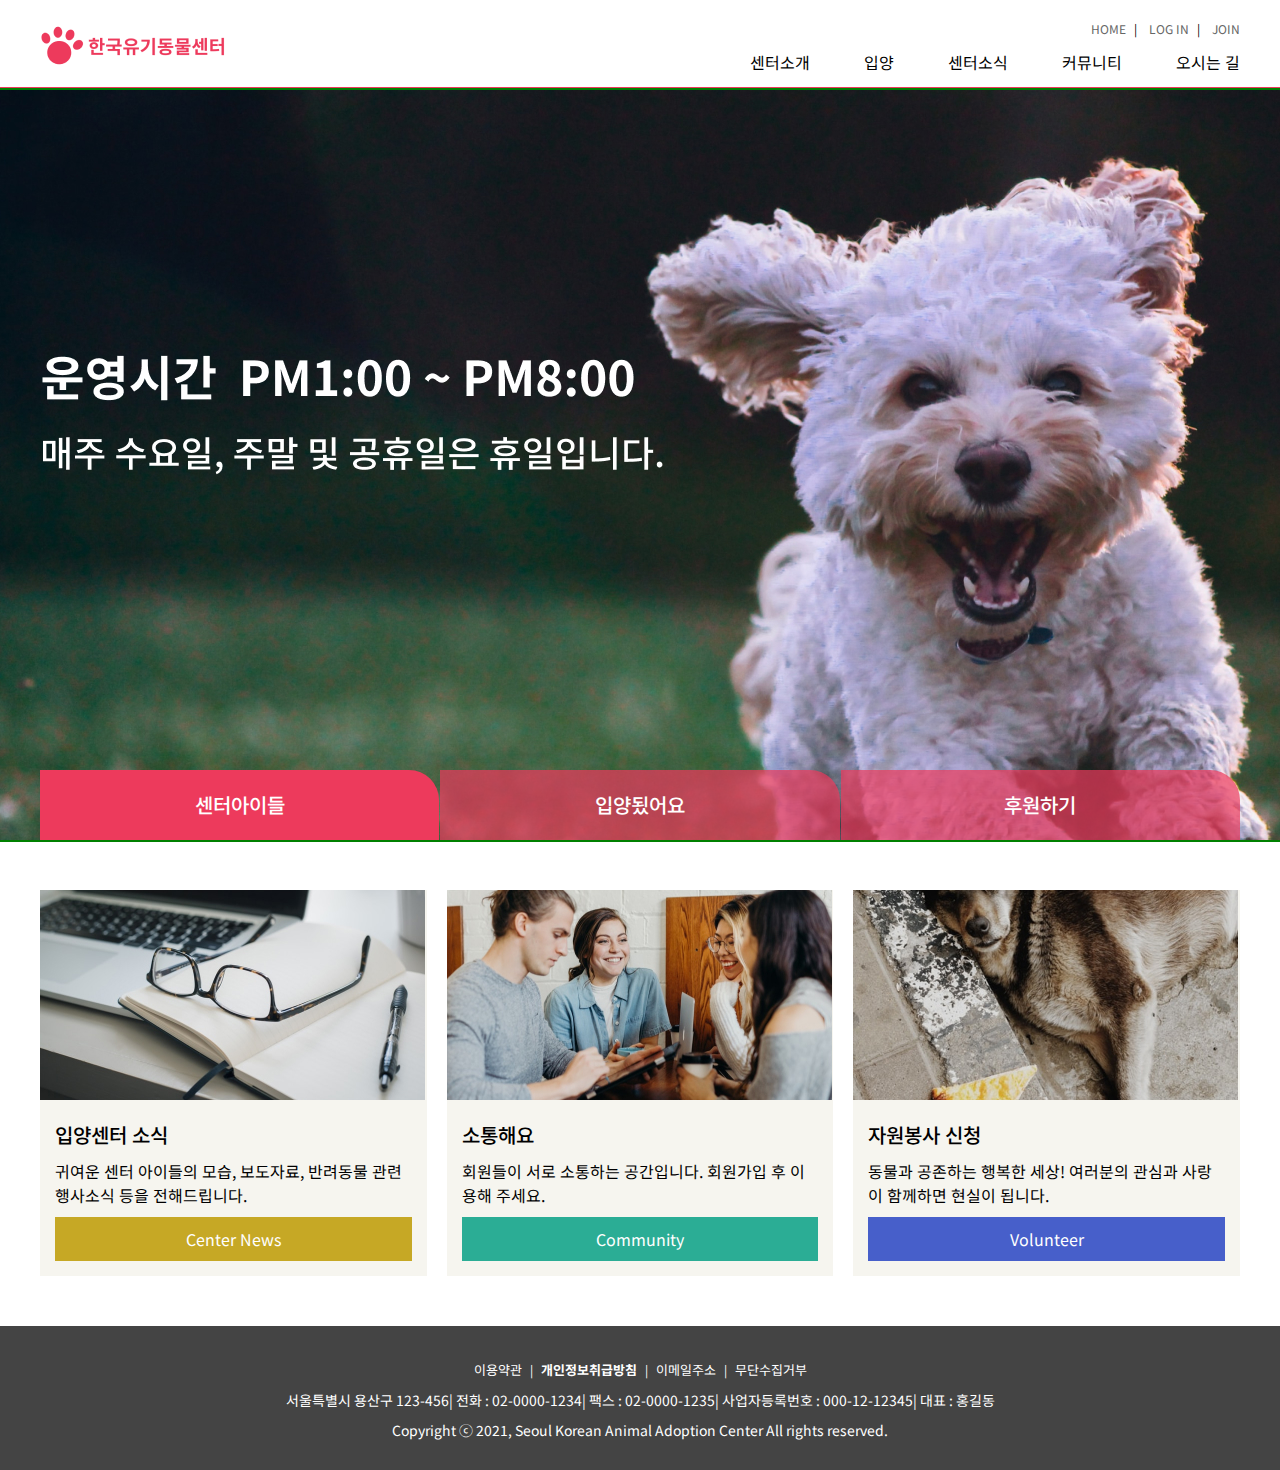
==== index.html @ aa808ad1 "Add files via upload" ====
<!DOCTYPE html>
<html lang="en">
<head>
  <meta charset="UTF-8">
  <meta http-equiv="X-UA-Compatible" content="IE=edge">
  <meta name="viewport" content="width=device-width, initial-scale=1.0">
  <title>한국유기동물센터</title>
  <link href="https://fonts.googleapis.com/css2?family=Noto+Sans+KR:wght@400;500;700&display=swap" rel="stylesheet">
  <link rel="stylesheet" href="./css/style.css">
  <script src="https://ajax.googleapis.com/ajax/libs/jquery/3.5.1/jquery.min.js"></script>
  <script src="./js/main.js"></script>
</head>
<body>
  <header>
    <div class="container">
      <h1>
        <a href="./">
          <img src="./images/logo.png" alt="한국유기동물센터">
        </a>
      </h1>
      <nav id="top-menu">
        <a href="./">HOME</a><span>|</span>
        <a href="#">LOG IN</a><span>|</span>
        <a href="#">JOIN</a>
      </nav>
      <nav id="gnb">
        <ul>
          <li><a href="#">센터소개</a></li>
          <li><a href="sub2-1.html">입양</a></li>
          <li><a href="#">센터소식</a></li>
          <li><a href="#">커뮤니티</a></li>
          <li><a href="#">오시는 길</a></li>
        </ul>
      </nav>
    </div><!-- container -->
  </header>

  <section id="main-banner">
    <div class="container slider">
      <img class="on" src="./images/main-banner1.jpg" alt="1">
      <img src="./images/main-banner2.jpg" alt="2">
      <img src="./images/main-banner3.jpg" alt="3">
      <div class="tab-group">
        <a class="on" href="#" onclick="changeVisual(1);">센터아이들</a>
        <a href="#" onclick="changeVisual(2);">입양됬어요</a>
        <a href="#" onclick="changeVisual(3);">후원하기</a>
      </div>      
    </div><!-- container -->
  </section>

  <section id="main">
    <div class="col news">
      <img src="./images/news1.jpg" alt="news">
      <div class="text">
        <h3>입양센터 소식</h3>
        <p>귀여운 센터 아이들의 모습, 보도자료, 반려동물 관련 행사소식 등을 전해드립니다.</p>
        <a href="#" class="link">Center News</a>
      </div>
    </div><!-- col -->
    <div class="col community">
      <img src="./images/news2.jpg" alt="news">
      <div class="text">
        <h3>소통해요</h3>
        <p>회원들이 서로 소통하는 공간입니다.
          회원가입 후 이용해 주세요.</p>
        <a href="#" class="link">Community</a>
      </div>
    </div><!-- col -->
    <div class="col volunteer">
      <img src="./images/news3.jpg" alt="news">
      <div class="text">
        <h3>자원봉사 신청</h3>
        <p>동물과 공존하는 행복한 세상!
          여러분의 관심과 사랑이 함께하면 현실이 됩니다.</p>
        <a href="#" class="link">Volunteer</a>
      </div>
    </div><!-- col -->
  </section>

  <footer>
    <div class="container"> 
      <nav class="footer-nav">
        <a href="#">이용약관</a><span>|</span>
        <a href="#"><strong>개인정보취급방침</strong></a><span>|</span>
        <a href="#">이메일주소</a><span>|</span>
        <a href="#">무단수집거부</a>
      </nav>
      <p class="address">
        서울특별시 용산구 123-456<span>|</span>
        전화 : 02-0000-1234<span>|</span>
        팩스 : 02-0000-1235<span>|</span>
        사업자등록번호 : 000-12-12345<span>|</span>
        대표 : 홍길동
      </p>
      <p class="copy">Copyright ⓒ 2021, Seoul Korean Animal Adoption Center All rights reserved.</p>
    </div>
  </footer>
</body>
</html>
---- css/style.css ----
@import url(./default.css);

* {
  margin: 0;
  padding: 0;
  box-sizing: border-box;
}

ul {
  list-style-type: none;
}

a {
  text-decoration: none;
  color: #000;
}

body {
  font-family: 'Noto Sans KR', sans-serif;
}

header {
  width: 100%;
  height: 90px;
  /* background: #ccc; */
  position: relative;
  border-bottom: 3px solid var(--main-color);
}

header .container {
  width: 1200px;
  margin: 0 auto;
  position: relative;
}

#top-menu {
  position: absolute;
  right: 0;
  top: 15px;
}

#top-menu a {
  font-size: 12px;
  color: #666;
}

#top-menu span {
  font-size: 12px;
  margin-left: 8px;
  margin-right: 8px ;
}

header h1 {
  padding-top: 18px;
}

#gnb {
  position: absolute;
  right: 0;
  top: 50px;
}

#gnb > ul > li {
  display: inline-block;
  margin-left: 50px;
}

/* 메뉴 hover */
#gnb > ul > li > a:hover {
  color: var(--main-color);
}

#main-banner {
  background: #ccc;
  width: 100%;
  height: 750px;
  /* overflow: hidden; */
  position: relative;
}

#main-banner .container {
  position: absolute;
  /* 배너 이미지 크기 */
  width: 1600px;
  height: 750px;
  outline: 2px solid green;
  top: 0;
  /* 배너 중앙 배치 = 배너 너비 1/2 땡김 */
  left: calc(50% - 800px);
}

#main-banner img {
  width: 100%;
  display: block;
  position: absolute;
  opacity: 0;
}

#main-banner img.on {
  opacity: 1;
}

.tab-group {
  position: absolute;
  /* background: #ccc; */
  width: 100%;
  bottom: 0;
  /* 중앙배치: 50% - 너비(1/2) */
  left: calc(50% - 600px);
}


.tab-group > a {
  display: block;
  width: 399.33px;
  height: 70px;
  /* background: var(--main-color); */
  background: rgba(237, 58, 92, 0.7);
  float: left;
  border-radius: 0px 30px 0px 0px;
  margin-right: 1px;
  color: #fff;
  /* 글자스타일, 배치 */
  font-weight: 500;
  font-size: 20px;
  text-align: center;
  line-height: 70px;
}

.tab-group > a:last-child {
  margin-right: 0;
}

/* 현재 배너 버튼 스타일 */
.tab-group > a.on {
  background: var(--main-color);
}

#main {
  width: 1200px;
  margin: 0 auto;
  /* background: #ccc; */
  overflow: hidden;
  padding-top: 50px;
  padding-bottom: 50px;
}

#main .col {
  /* 칼럼크기 = (1200-40) / 3  */
  width: 386.66px;
  float: left;
  margin-right: 20px;
  background: var(--bg-light);
}

#main .col:last-child {
  margin-right: 0;
}

#main .col h3 {
  margin-bottom: 10px;
  font-weight: 500;
  font-size: 20px;
}

#main .col p {
  margin-bottom: 10px;
  font-size: 16px;
}

#main .text {
  padding: 15px;
}

.col .link {
  /* 버튼 만드세요 */
  display: block;
  width: 100%;
  background: #666;
  padding: 10px;
  text-align: center;
  color: #fff;
}

.news .link {
  background: var(--secondary3);
}

.community .link {
  background: var(--secondary1);
}

.volunteer .link {
  background: var(--secondary2);
}

footer {
  background: #444;
  color: #fff;
  padding-top: 30px;
  padding-bottom: 30px;
}

footer .container {
  width: 1200px;
  margin: 0 auto;
  text-align: center;
}

footer .footer-nav,
footer .address {
  margin-bottom: 10px;
}

.footer-nav a {
  color: #fff;
  font-size: 13px;
  font-weight: normal;
}

.footer-nav span {
  margin-left: 8px;
  margin-right: 4px;
  font-size: 12px;
  font-weight: 400;
}

footer .address,
footer .copy {
  font-size: 14px;
  font-weight: 400;
}
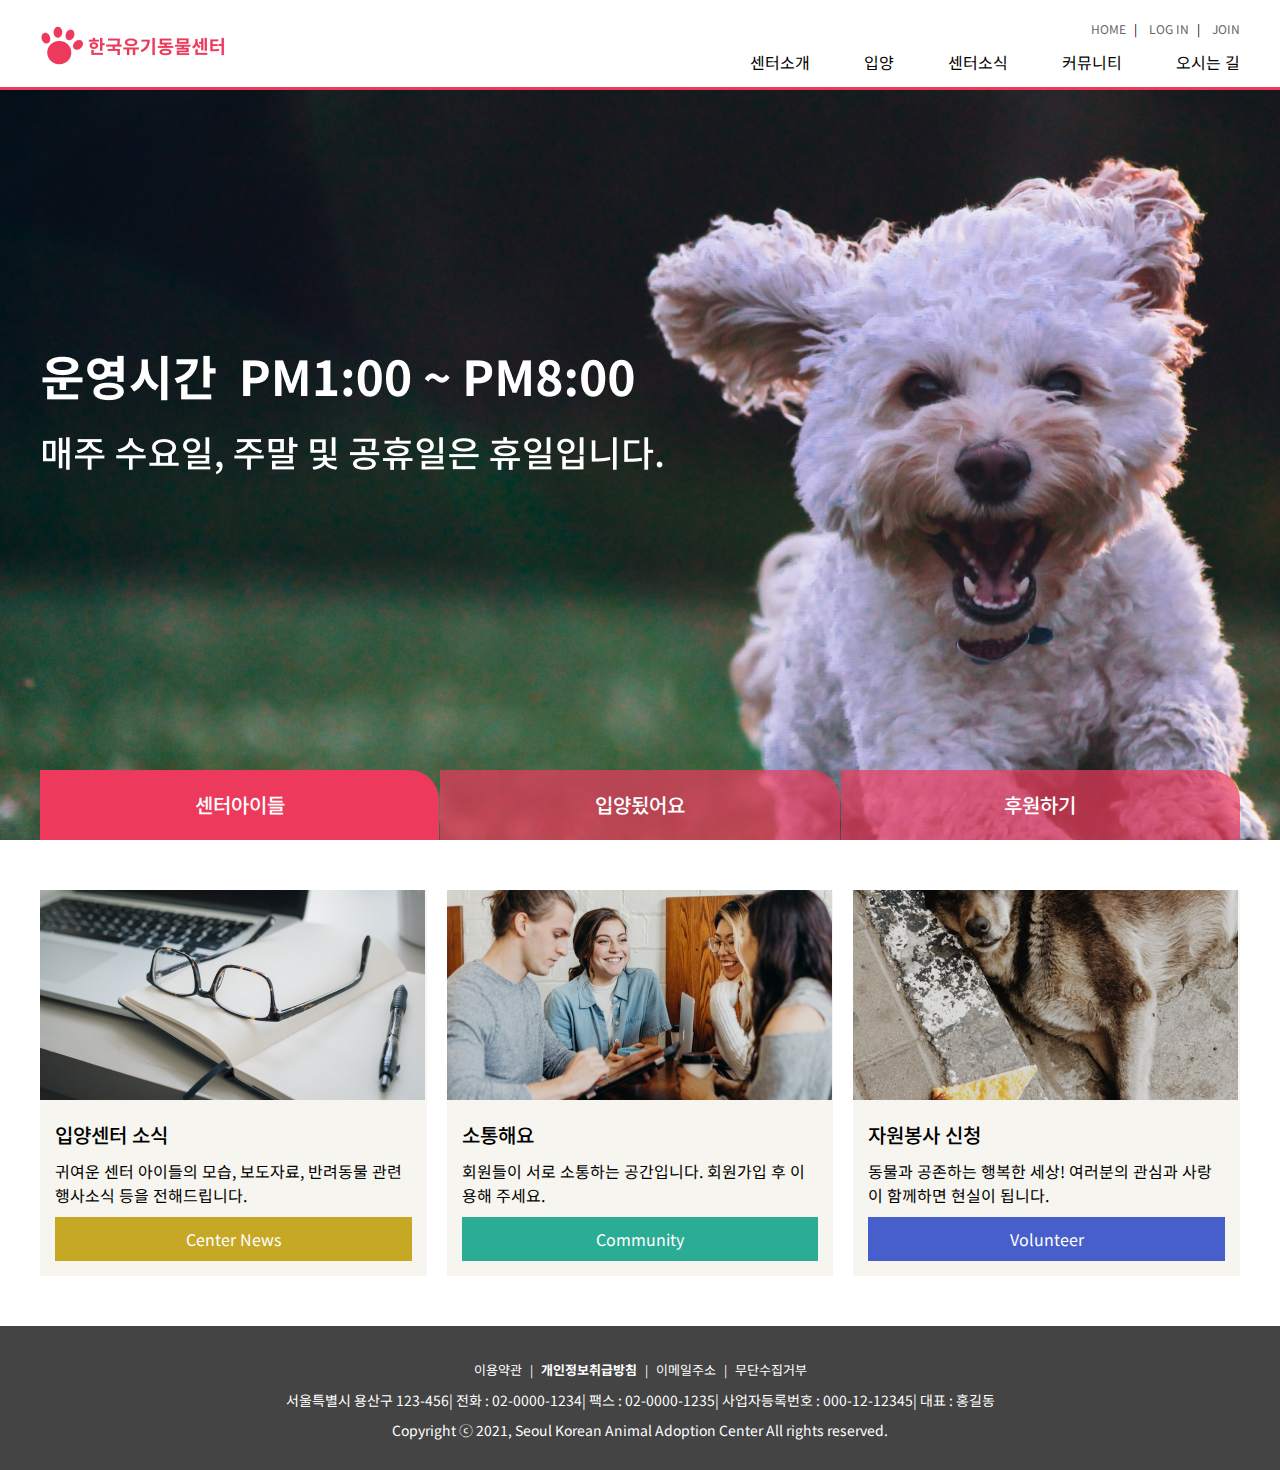
==== commit 2995c21d: "Add files via upload" ====
--- a/index.html
+++ b/index.html
@@ -29,7 +29,7 @@
           <li><a href="sub2-1.html">입양</a></li>
           <li><a href="#">센터소식</a></li>
           <li><a href="#">커뮤니티</a></li>
-          <li><a href="#">오시는 길</a></li>
+          <li><a href="sub5-1.html">오시는 길</a></li>
         </ul>
       </nav>
     </div><!-- container -->
--- a/css/style.css
+++ b/css/style.css
@@ -74,7 +74,7 @@
   background: #ccc;
   width: 100%;
   height: 750px;
-  /* overflow: hidden; */
+  overflow: hidden;
   position: relative;
 }
 
@@ -83,7 +83,7 @@
   /* 배너 이미지 크기 */
   width: 1600px;
   height: 750px;
-  outline: 2px solid green;
+  /* outline: 2px solid green; */
   top: 0;
   /* 배너 중앙 배치 = 배너 너비 1/2 땡김 */
   left: calc(50% - 800px);
@@ -94,6 +94,7 @@
   display: block;
   position: absolute;
   opacity: 0;
+  transition: all 1s;
 }
 
 #main-banner img.on {
